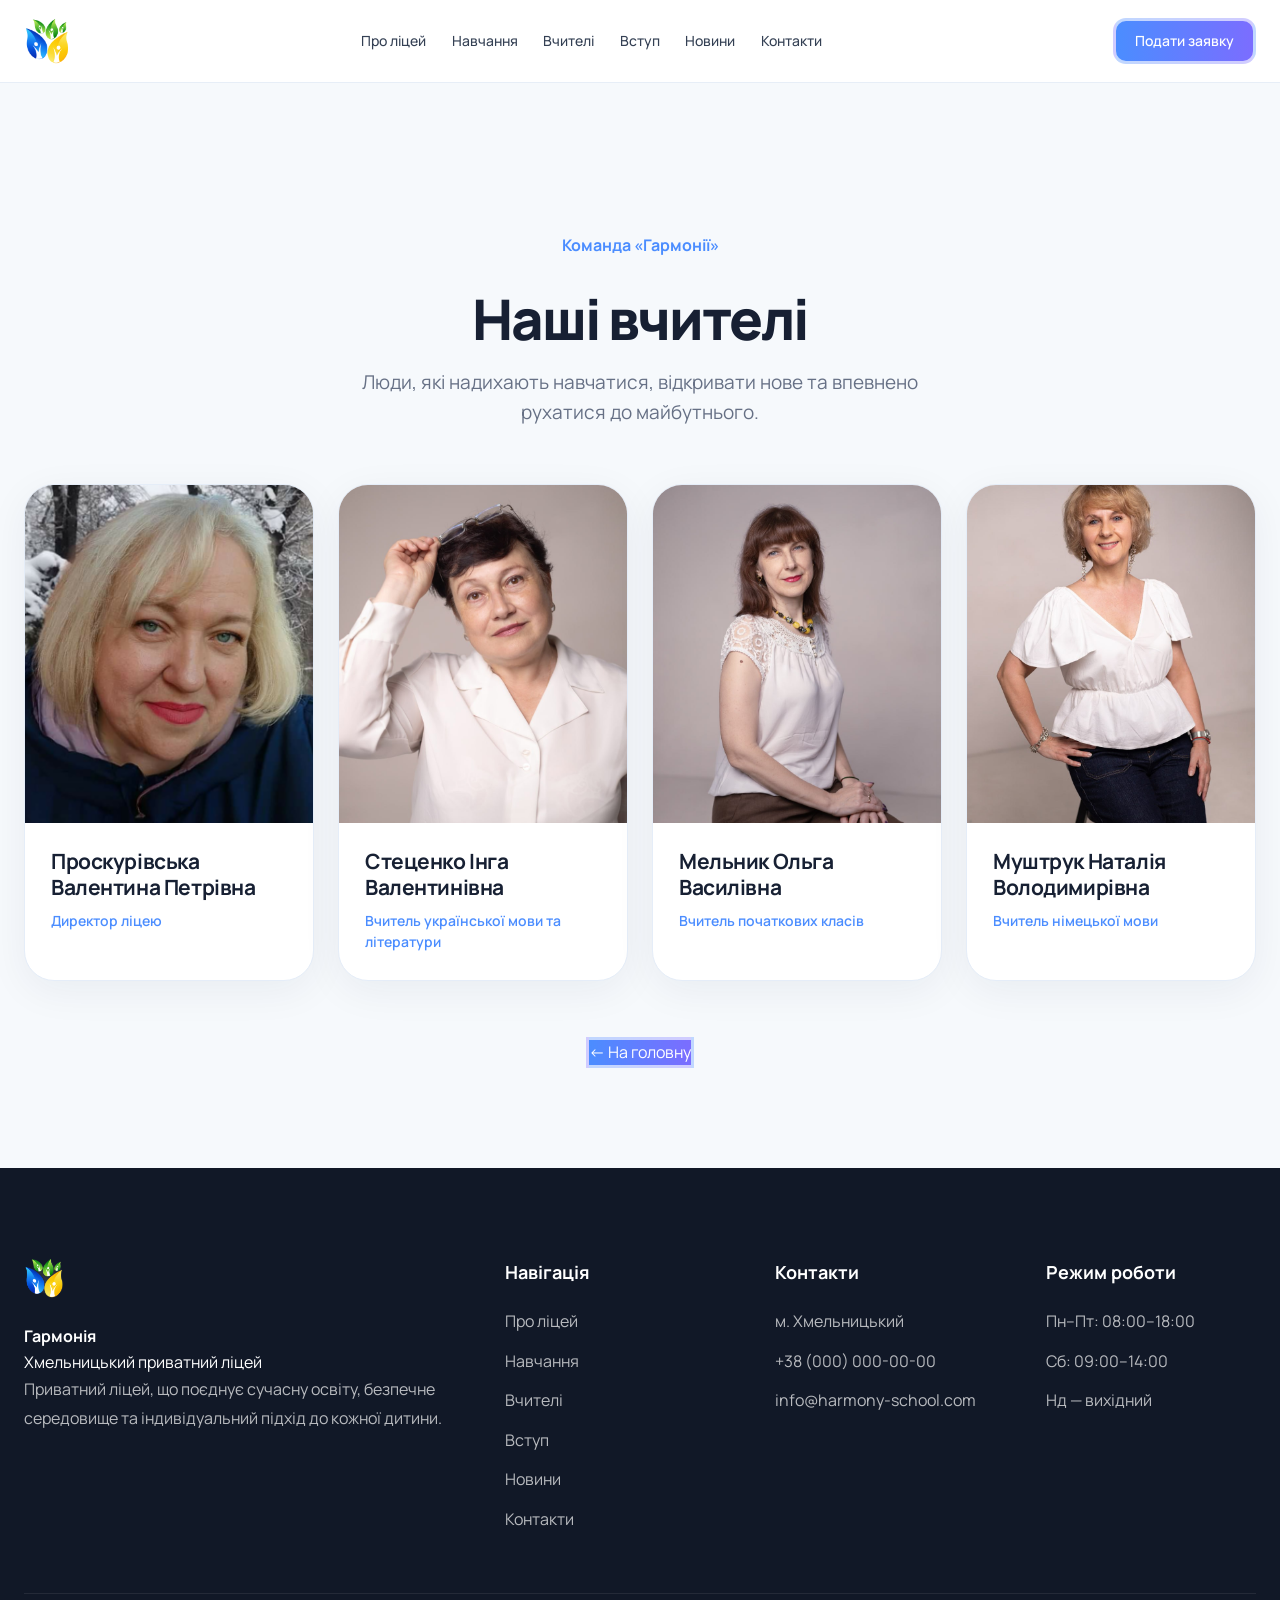
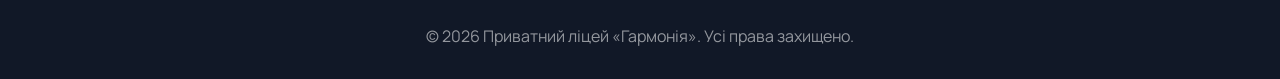
==== teachers.html @ a74387dc "teachers page" ====
<!DOCTYPE html>
<html lang="uk">

<head>
    <meta charset="UTF-8">
    <meta name="viewport" content="width=device-width, initial-scale=1.0">

    <title>Наші вчителі — ліцей «Гармонія»</title>

    <meta name="description" content="Познайомтеся з командою педагогів Хмельницького приватного ліцею «Гармонія».">
    <meta name="theme-color" content="#4B8DFF">

    <link rel="preconnect" href="https://fonts.googleapis.com">
    <link rel="preconnect" href="https://fonts.gstatic.com" crossorigin>

    <link href="https://fonts.googleapis.com/css2?family=Manrope:wght@400;500;600;700;800&display=swap" rel="stylesheet">

    <link rel="stylesheet" href="styles.css">

    <style>
        .all-teachers-page {
            padding-top: 150px;
            padding-bottom: 100px;
            min-height: 65vh;
        }

        .all-teachers-heading {
            margin-bottom: 56px;
        }

        .all-teachers-heading h1 {
            font-size: clamp(36px, 5vw, 56px);
            line-height: 1.15;
            font-weight: 800;
            letter-spacing: -0.04em;
            margin: 12px 0 16px;
        }

        .all-teachers-heading p {
            max-width: 620px;
            margin-left: auto;
            margin-right: auto;
        }

        .all-teachers-page .teachers-grid {
            display: grid;
            grid-template-columns: repeat(4, minmax(0, 1fr));
            gap: 24px;
            width: 100%;
        }

        .all-teachers-back {
            display: flex;
            justify-content: center;
            margin-top: 56px;
        }

        @media (max-width: 1000px) {
            .all-teachers-page .teachers-grid {
                grid-template-columns: repeat(2, minmax(0, 1fr));
            }
        }

        @media (max-width: 560px) {
            .all-teachers-page {
                padding-top: 115px;
                padding-bottom: 65px;
            }

            .all-teachers-heading {
                margin-bottom: 36px;
            }

            .all-teachers-page .teachers-grid {
                gap: 16px;
            }

            .all-teachers-back {
                margin-top: 40px;
            }
        }
    </style>
</head>

<body>

<!-- HEADER -->
<header class="site-header">
    <div class="site-header__inner">

        <a class="site-header__logo" href="index.html" aria-label="Головна сторінка">
            <img src="logo.png" alt="Гармонія">
        </a>

        <nav class="site-header__nav" aria-label="Головна навігація">
            <a href="index.html#why-us">Про ліцей</a>
            <a href="index.html#programs">Навчання</a>
            <a href="#all-teachers">Вчителі</a>
            <a href="index.html#admission">Вступ</a>
            <a href="index.html#news">Новини</a>
            <a href="index.html#contacts">Контакти</a>
        </nav>

        <a class="site-header__apply" href="index.html#admission">
            Подати заявку
        </a>

        <button
            class="site-header__menu-toggle"
            type="button"
            aria-label="Відкрити меню"
            aria-controls="site-mobile-menu"
            aria-expanded="false">
            <span></span>
            <span></span>
            <span></span>
        </button>

    </div>
</header>

<!-- ЗАТЕМНЕННЯ МОБІЛЬНОГО МЕНЮ -->
<div class="site-header__overlay"></div>

<!-- МОБІЛЬНЕ МЕНЮ -->
<aside
    class="site-mobile-menu"
    id="site-mobile-menu"
    aria-label="Мобільна навігація"
    aria-hidden="true"
    inert>

    <div class="site-mobile-menu__top">
        <span class="site-mobile-menu__label">Меню</span>

        <button
            class="site-mobile-menu__close"
            type="button"
            aria-label="Закрити меню">

            <svg width="24" height="24" viewBox="0 0 24 24" fill="none" aria-hidden="true">
                <path d="M6 6L18 18M18 6L6 18"
                    stroke="currentColor"
                    stroke-width="1.7"
                    stroke-linecap="round"/>
            </svg>

        </button>
    </div>

    <nav class="site-mobile-menu__nav" aria-label="Мобільна навігація">
        <a href="index.html#why-us">Про ліцей</a>
        <a href="index.html#programs">Навчання</a>
        <a href="#all-teachers">Вчителі</a>
        <a href="index.html#admission">Вступ</a>
        <a href="index.html#news">Новини</a>
        <a href="index.html#contacts">Контакти</a>
    </nav>

    <a class="site-mobile-menu__apply" href="index.html#admission">
        Подати заявку
        <span aria-hidden="true">↗</span>
    </a>

</aside>

<main>

    <!-- СТОРІНКА ВЧИТЕЛІВ -->
    <section class="section all-teachers-page" id="all-teachers">

        <div class="container">

            <div class="section-heading all-teachers-heading">

                <span>Команда «Гармонії»</span>

                <h1>Наші вчителі</h1>

                <p>
                    Люди, які надихають навчатися, відкривати нове
                    та впевнено рухатися до майбутнього.
                </p>

            </div>

            <div class="teachers-grid">

                <article class="teacher-card">

                    <div class="teacher-image">
                        <img
                            src="Teachers/teacher1.jpg"
                            alt="Проскурівська Валентина Петрівна"
                            loading="lazy">
                    </div>

                    <div class="teacher-info">
                        <h3>Проскурівська Валентина Петрівна</h3>
                        <p>Директор ліцею</p>
                    </div>

                </article>

                <article class="teacher-card">

                    <div class="teacher-image">
                        <img
                            src="Teachers/teacher2.jpg"
                            alt="Стеценко Інга Валентинівна"
                            loading="lazy">
                    </div>

                    <div class="teacher-info">
                        <h3>Стеценко Інга Валентинівна</h3>
                        <p>Вчитель української мови та літератури</p>
                    </div>

                </article>

                <article class="teacher-card">

                    <div class="teacher-image">
                        <img
                            src="Teachers/teacher3.jpg"
                            alt="Мельник Ольга Василівна"
                            loading="lazy">
                    </div>

                    <div class="teacher-info">
                        <h3>Мельник Ольга Василівна</h3>
                        <p>Вчитель початкових класів</p>
                    </div>

                </article>

                <article class="teacher-card">

                    <div class="teacher-image">
                        <img
                            src="Teachers/teacher4.jpg"
                            alt="Муштрук Наталія Володимирівна"
                            loading="lazy">
                    </div>

                    <div class="teacher-info">
                        <h3>Муштрук Наталія Володимирівна</h3>
                        <p>Вчитель німецької мови</p>
                    </div>

                </article>

            </div>

            <div class="all-teachers-back">
                <a href="index.html" class="button-outline">
                    ← На головну
                </a>
            </div>

        </div>

    </section>

</main>

<!-- FOOTER -->
<footer id="contacts">

    <div class="container footer-grid">

        <div>

            <a href="index.html" class="footer-logo">
                <img src="logo.png" alt="Гармонія">
            </a>

            <div>
                <strong>Гармонія</strong>
                <p>Хмельницький приватний ліцей</p>
            </div>

            <p class="footer-description">
                Приватний ліцей, що поєднує сучасну освіту,
                безпечне середовище та індивідуальний підхід
                до кожної дитини.
            </p>

        </div>

        <div>

            <h4>Навігація</h4>

            <ul>
                <li><a href="index.html#why-us">Про ліцей</a></li>
                <li><a href="index.html#programs">Навчання</a></li>
                <li><a href="#all-teachers">Вчителі</a></li>
                <li><a href="index.html#admission">Вступ</a></li>
                <li><a href="index.html#news">Новини</a></li>
                <li><a href="index.html#contacts">Контакти</a></li>
            </ul>

        </div>

        <div>

            <h4>Контакти</h4>

            <ul>
                <li>м. Хмельницький</li>
                <li>+38 (000) 000-00-00</li>
                <li>info@harmony-school.com</li>
            </ul>

        </div>

        <div>

            <h4>Режим роботи</h4>

            <ul>
                <li>Пн–Пт: 08:00–18:00</li>
                <li>Сб: 09:00–14:00</li>
                <li>Нд — вихідний</li>
            </ul>

        </div>

    </div>

    <div class="container footer-bottom">
        <p>
            © 2026 Приватний ліцей «Гармонія».
            Усі права захищено.
        </p>
    </div>

</footer>

<script src="app.js"></script>

</body>
</html>
---- styles.css ----
/* ===========================================================
   Harmony School
   Design System v1
=========================================================== */

:root{

--primary:#4B8DFF;
--primary-dark:#3575e6;

--text:#172033;
--text-light:#667085;

--background:#f6f9fc;

--surface:#ffffff;

--border:#e5edf8;

--radius:26px;

--shadow:
0 10px 40px rgba(18,38,63,.06);

--shadow-hover:
0 25px 60px rgba(30,64,175,.12);

--container:1240px;

--transition:.35s cubic-bezier(.2,.8,.2,1);

}

*{

margin:0;
padding:0;
box-sizing:border-box;

}

html{

scroll-behavior:smooth;

}

body{

font-family:"Manrope",sans-serif;

background:var(--background);

color:var(--text);

line-height:1.6;

-webkit-font-smoothing:antialiased;

}


}


}

img{

display:block;
width:100%;

}

a{

color:inherit;

text-decoration:none;

}

.container{

width:min(var(--container),calc(100% - 48px));

margin:auto;

}







/* ===========================================================
SECTIONS
=========================================================== */

.section{

padding:

110px

0;

}

.section.alt{

background:white;

}

.section-heading{

max-width:720px;

margin:auto;

text-align:center;

margin-bottom:70px;

}

.section-heading span{

display:inline-block;

margin-bottom:16px;

font-weight:700;

color:var(--primary);

}

.section-heading h2{

font-size:52px;

line-height:1.12;

margin-bottom:18px;

letter-spacing:-1px;

}

.section-heading p{

font-size:19px;

color:var(--text-light);

}

/* ===========================================================
FEATURES
=========================================================== */

.features-grid{

display:grid;

grid-template-columns:repeat(4,1fr);

gap:28px;

}

.feature-card{

background:var(--surface);

border:1px solid var(--border);

border-radius:28px;

padding:34px;

transition:var(--transition);

box-shadow:var(--shadow);

position:relative;

overflow:hidden;

}

.feature-card::before{

content:"";

position:absolute;

top:0;
left:0;

width:100%;

height:4px;

background:linear-gradient(90deg,#4B8DFF,#7B6DFF);

transform:scaleX(0);

transform-origin:left;

transition:.4s;

}

.feature-card:hover{

transform:translateY(-8px);

box-shadow:var(--shadow-hover);

}

.feature-card:hover::before{

transform:scaleX(1);

}

.feature-icon{

width:72px;

height:72px;

border-radius:22px;

display:grid;

place-items:center;

font-size:34px;

background:linear-gradient(135deg,#eef5ff,#dce9ff);

margin-bottom:28px;

}

.feature-card h3{

font-size:24px;

margin-bottom:14px;

}

.feature-card p{

color:var(--text-light);

}





/* ===========================================================
PROGRAMS
=========================================================== */

.program-grid{

display:grid;

grid-template-columns:repeat(3,1fr);

gap:26px;

}

.program-card{

background:white;

border-radius:30px;

border:1px solid var(--border);

padding:42px;

display:flex;

justify-content:space-between;

align-items:flex-end;

min-height:240px;

transition:var(--transition);

box-shadow:var(--shadow);

}

.program-card:hover{

transform:translateY(-8px);

box-shadow:var(--shadow-hover);

border-color:#cfe0ff;

}

.program-card small{

display:block;

margin-bottom:18px;

font-size:14px;

font-weight:700;

text-transform:uppercase;

letter-spacing:.08em;

color:var(--primary);

}

.program-card h3{

font-size:34px;

line-height:1.15;

}

.program-card span{

font-size:34px;

color:var(--primary);

}





/* ===========================================================
STATISTICS
=========================================================== */

.stats-grid{

display:grid;

grid-template-columns:repeat(4,1fr);

gap:24px;

}

.stats-grid div{

background:white;

border-radius:30px;

padding:42px;

text-align:center;

border:1px solid var(--border);

box-shadow:var(--shadow);

}

.stats-grid h3{

font-size:58px;

font-weight:800;

margin-bottom:10px;

background:linear-gradient(135deg,#4B8DFF,#7B6DFF);

-webkit-background-clip:text;

-webkit-text-fill-color:transparent;

}

.stats-grid p{

color:var(--text-light);

}





/* ===========================================================
TEACHERS
=========================================================== */

.teachers-section {
    overflow: hidden;
}

.teachers-grid {
    width: 100%;

    display: grid;
    grid-template-columns: repeat(4, minmax(0, 1fr));

    gap: 18px;
}

.teacher-card {
    min-width: 0;

    background: var(--surface);
    border: 1px solid var(--border);
    border-radius: 20px;

    overflow: hidden;

    box-shadow: 0 8px 30px rgba(18, 38, 63, .05);

    transition:
        transform .3s ease,
        box-shadow .3s ease;
}

.teacher-card:hover {
    transform: translateY(-4px);
    box-shadow: var(--shadow-hover);
}

.teacher-image {
    width: 100%;
    aspect-ratio: 1 / 1.08;

    overflow: hidden;
    background: #edf3fa;
}

.teacher-image img {
    width: 100%;
    height: 100%;

    display: block;

    object-fit: cover;

    transition: transform .45s ease;
}

.teacher-card:hover .teacher-image img {
    transform: scale(1.035);
}

.teacher-info {
    padding: 18px 18px 20px;
}

.teacher-info h3 {
    margin: 0;

    font-size: 17px;
    line-height: 1.3;
    letter-spacing: -0.02em;
}

.teacher-info p {
    margin: 7px 0 0;

    color: #74839a;

    font-size: 14px;
    line-height: 1.45;
}

.teachers-more {
    display: flex;
    justify-content: center;

    margin-top: 38px;
}


/* Кнопка "Всі вчителі" */
.teachers-more .button-outline {
    display: inline-flex;
    align-items: center;
    justify-content: center;
    gap: 12px;

    padding: 15px 28px;
    border: none;
    border-radius: 14px;

    background: linear-gradient(135deg, #4B8DFF, #6A7DFF);
    color: #fff;

    font-size: 16px;
    font-weight: 600;
    text-decoration: none;

    box-shadow: 0 6px 18px rgba(75, 141, 255, 0.2);
    transition: transform .25s ease, box-shadow .25s ease;
}

.teachers-more .button-outline:hover {
    transform: translateY(-2px);
    box-shadow: 0 9px 24px rgba(75, 141, 255, 0.3);
}

.teachers-more .button-arrow {
    color: #fff;
}

@media (max-width: 1000px) {
    .teachers-grid {
        grid-template-columns: repeat(4, minmax(0, 1fr));
        gap: 12px;
    }

    .teacher-info {
        padding: 12px;
    }

    .teacher-info h3 {
        font-size: 14px;
    }

    .teacher-info p {
        font-size: 12px;
    }
}

@media (max-width: 560px) {
    .teachers-grid {
        grid-template-columns: repeat(2, minmax(0, 1fr));
        gap: 14px;
    }

    .teacher-image {
        aspect-ratio: 1 / .95;
    }

}


/* ===========================================================
NEWS
=========================================================== */

.news-grid{

display:grid;

grid-template-columns:repeat(3,1fr);

gap:30px;

}

.news-card{

background:white;

border-radius:30px;

overflow:hidden;

border:1px solid var(--border);

transition:var(--transition);

box-shadow:var(--shadow);

}

.news-card:hover{

transform:translateY(-8px);

box-shadow:var(--shadow-hover);

}

.news-image{

aspect-ratio:16/10;

overflow:hidden;

}

.news-image img{

height:100%;

object-fit:cover;

transition:.6s;

}

.news-card:hover img{

transform:scale(1.08);

}

.news-content{

padding:28px;

}

.news-date{

display:inline-block;

margin-bottom:18px;

font-size:14px;

font-weight:700;

color:var(--primary);

}

.news-content h3{

font-size:24px;

line-height:1.3;

margin-bottom:16px;

}

.news-content p{

color:var(--text-light);

margin-bottom:22px;

}

.news-content a{

font-weight:700;

color:var(--primary);

}





/* ===========================================================
CTA
=========================================================== */

.cta{

padding:120px 0;

}

.cta-box{

background:linear-gradient(135deg,#4B8DFF,#6A7DFF);

border-radius:42px;

padding:70px;

display:flex;

justify-content:space-between;

align-items:center;

gap:50px;

color:white;

overflow:hidden;

position:relative;

}

.cta-box::after{

content:"";

position:absolute;

right:-140px;

top:-140px;

width:420px;

height:420px;

border-radius:50%;

background:rgba(255,255,255,.08);

}

.cta span{

font-weight:700;

opacity:.8;

}

.cta h2{

font-size:52px;

line-height:1.1;

margin:20px 0;

max-width:620px;

}

.cta p{

font-size:20px;

opacity:.9;

max-width:600px;

}

.cta .button{

background:white;

color:var(--primary);

}

.cta .button-outline{

border:1px solid rgba(255,255,255,.35);

background:transparent;

color:white;

}

.cta-buttons{

display:flex;

gap:18px;

flex-wrap:wrap;

}





/* ===========================================================
FOOTER
=========================================================== */

footer{

background:#111827;

color:white;

padding:90px 0 30px;

}

.footer-grid{

display:grid;

grid-template-columns:2fr 1fr 1fr 1fr;

gap:60px;

}

.footer-logo{

display:flex;

gap:18px;

align-items:center;

margin-bottom:26px;

}

.footer-description{

color:rgba(255,255,255,.7);

max-width:420px;

line-height:1.8;

}

footer h4{

margin-bottom:22px;

font-size:18px;

}

footer ul{

list-style:none;

display:flex;

flex-direction:column;

gap:14px;

}

footer li{

color:rgba(255,255,255,.7);

}

footer a:hover{

color:#8eb8ff;

}

.footer-bottom{

margin-top:60px;

padding-top:30px;

border-top:1px solid rgba(255,255,255,.08);

text-align:center;

color:rgba(255,255,255,.55);

}





/* ===========================================================
RESPONSIVE
=========================================================== */

@media (max-width:1100px){

.hero-grid,
.program-grid,
.features-grid,
.teachers-grid,
.news-grid,
.stats-grid{

grid-template-columns:1fr 1fr;

}

.footer-grid{

grid-template-columns:1fr 1fr;

}

.cta-box{

flex-direction:column;

align-items:flex-start;

}

}

@media (max-width:780px){

.container{

width:min(100% - 32px,1240px);

}

nav{

display:none;

}

.hero{

padding-top:30px;

}

.hero-grid{

grid-template-columns:1fr;

}

.hero-right{

grid-template-columns:1fr;

}

.hero-image{

grid-row:auto;

height:340px;

}

.quote{

grid-column:auto;

}

.hero h1{

font-size:46px;

}

.section{

padding:80px 0;

}

.section-heading h2{

font-size:38px;

}

.features-grid,
.program-grid,
.teachers-grid,
.news-grid,
.stats-grid,
.footer-grid{

grid-template-columns:1fr;

}

.cta{

padding:80px 0;

}

.cta-box{

padding:42px;

}

.cta h2{

font-size:38px;

}

}
/* ===========================================================
   HERO 2.0
=========================================================== */

.hero-v2 {
    position: relative;
    padding: 42px 0 90px;
    overflow: hidden;
}

.hero-v2 .container {
    position: relative;
    z-index: 2;
}

.hero-glow {
    position: absolute;
    border-radius: 50%;
    filter: blur(80px);
    pointer-events: none;
    opacity: .45;
}

.hero-glow-1 {
    width: 420px;
    height: 420px;
    background: #dceaff;
    top: 20px;
    right: -120px;
}

.hero-glow-2 {
    width: 300px;
    height: 300px;
    background: #e8e1ff;
    bottom: 0;
    left: -100px;
}


/* Main Bento */

.hero-bento {
    display: grid;
    grid-template-columns: 1.15fr .85fr .42fr;
    grid-template-rows: 340px 190px;
    gap: 18px;
}


/* Main text */

.hero-main {
    grid-row: span 2;
    background: #fff;
    border: 1px solid var(--border);
    border-radius: 34px;
    padding: 58px 54px;
    display: flex;
    flex-direction: column;
    justify-content: center;
    position: relative;
    overflow: hidden;
    box-shadow: var(--shadow);
}

.hero-main::after {
    content: "";
    position: absolute;
    width: 250px;
    height: 250px;
    right: -100px;
    bottom: -120px;
    border-radius: 50%;
    background: linear-gradient(
        135deg,
        rgba(75,141,255,.12),
        rgba(123,109,255,.08)
    );
}

.hero-eyebrow {
    display: inline-flex;
    align-items: center;
    gap: 9px;
    width: fit-content;
    color: var(--primary);
    font-size: 14px;
    font-weight: 700;
    margin-bottom: 28px;
}

.eyebrow-dot {
    width: 8px;
    height: 8px;
    border-radius: 50%;
    background: var(--primary);
    box-shadow: 0 0 0 5px rgba(75,141,255,.10);
}

.hero-main h1 {
    font-size: clamp(48px, 5vw, 72px);
    line-height: .98;
    letter-spacing: -3px;
    font-weight: 800;
    margin-bottom: 28px;
}

.hero-main h1 span {
    background: linear-gradient(
        135deg,
        #4b8dff,
        #7c6cff
    );
    -webkit-background-clip: text;
    -webkit-text-fill-color: transparent;
}

.hero-description {
    max-width: 590px;
    font-size: 18px;
    line-height: 1.65;
    color: var(--text-light);
    margin-bottom: 34px;
}

.hero-actions {
    display: flex;
    align-items: center;
    gap: 12px;
    flex-wrap: wrap;
}

.button-arrow {
    margin-left: 12px;
    font-size: 18px;
}

.instagram-button {
    height: 54px;
    padding: 0 22px;
    border: 1px solid var(--border);
    border-radius: 999px;
    background: #fff;
    display: inline-flex;
    align-items: center;
    gap: 10px;
    font-weight: 700;
    color: var(--text);
    transition: var(--transition);
}

.instagram-button:hover {
    transform: translateY(-3px);
    border-color: #c9d8ef;
    box-shadow: var(--shadow);
}


/* Hero media */

.hero-media {
    grid-column: 2 / 4;
    grid-row: 1;
    position: relative;
    border-radius: 34px;
    overflow: hidden;
    background: #dfe9f7;
    min-height: 340px;
    box-shadow: var(--shadow);
}

.hero-video {
    position: absolute;
    inset: 0;
    width: 100%;
    height: 100%;
    object-fit: cover;
}

.hero-media-overlay {
    position: absolute;
    inset: 0;
    background:
        linear-gradient(
            180deg,
            rgba(10,20,40,.02) 30%,
            rgba(10,20,40,.55) 100%
        );
    pointer-events: none;
}

.hero-media-label {
    position: absolute;
    top: 22px;
    left: 22px;
    padding: 10px 15px;
    border-radius: 999px;
    background: rgba(255,255,255,.88);
    backdrop-filter: blur(12px);
    display: flex;
    align-items: center;
    gap: 8px;
    font-size: 13px;
    font-weight: 700;
}

.live-dot {
    width: 7px;
    height: 7px;
    border-radius: 50%;
    background: #48c774;
    box-shadow: 0 0 0 4px rgba(72,199,116,.12);
}

.hero-media-caption {
    position: absolute;
    left: 28px;
    bottom: 25px;
    color: white;
    font-size: 26px;
    line-height: 1.1;
    font-weight: 800;
    letter-spacing: -.8px;
}


/* Mini cards */

.hero-mini-card {
    background: #fff;
    border: 1px solid var(--border);
    border-radius: 28px;
    padding: 28px;
    display: flex;
    flex-direction: column;
    justify-content: space-between;
    box-shadow: var(--shadow);
    transition: var(--transition);
}

.hero-mini-card:hover {
    transform: translateY(-5px);
    box-shadow: var(--shadow-hover);
}

.mini-label {
    color: #7a8799;
    font-size: 12px;
    font-weight: 700;
    text-transform: uppercase;
    letter-spacing: .08em;
}

.hero-mini-card strong {
    display: block;
    font-size: 42px;
    line-height: 1;
    letter-spacing: -2px;
    background: linear-gradient(
        135deg,
        #4b8dff,
        #776dff
    );
    -webkit-background-clip: text;
    -webkit-text-fill-color: transparent;
}

.hero-mini-card p {
    color: var(--text-light);
    font-size: 14px;
    margin: 0;
}


/* Philosophy */

.hero-philosophy {
    grid-column: 2 / 4;
    grid-row: 2;
    border-radius: 28px;
    padding: 26px 30px;
    background:
        linear-gradient(
            135deg,
            #eef5ff,
            #f7f4ff
        );
    border: 1px solid #e1eaff;
    display: flex;
    align-items: center;
    gap: 22px;
}

.philosophy-icon {
    width: 58px;
    height: 58px;
    flex: 0 0 58px;
    border-radius: 18px;
    background: linear-gradient(
        135deg,
        #4b8dff,
        #7b6dff
    );
    position: relative;
    overflow: hidden;
}

.philosophy-icon span:first-child {
    position: absolute;
    width: 40px;
    height: 40px;
    background: rgba(255,255,255,.75);
    border-radius: 50%;
    top: 9px;
    left: 9px;
}

.philosophy-icon span:last-child {
    position: absolute;
    width: 14px;
    height: 14px;
    background: #6d79ff;
    border-radius: 50%;
    top: 22px;
    left: 22px;
}

.hero-philosophy strong {
    display: block;
    font-size: 20px;
    line-height: 1.2;
    margin-top: 5px;
}


/* Hero responsive */

@media (max-width: 1050px) {

    .hero-bento {
        grid-template-columns: 1fr 1fr;
        grid-template-rows: auto 330px 180px;
    }

    .hero-main {
        grid-column: span 2;
        grid-row: 1;
        min-height: 460px;
    }

    .hero-media {
        grid-column: 1 / 3;
        grid-row: 2;
    }

    .hero-mini-card {
        grid-row: 3;
    }

    .hero-philosophy {
        grid-column: 2;
        grid-row: 3;
    }

}


@media (max-width: 700px) {

    .hero-v2 {
        padding: 20px 0 65px;
    }

    .hero-bento {
        display: flex;
        flex-direction: column;
    }

    .hero-main {
        min-height: auto;
        padding: 38px 28px;
        border-radius: 28px;
    }

    .hero-main h1 {
        font-size: 48px;
        letter-spacing: -2px;
    }

    .hero-description {
        font-size: 16px;
    }

    .hero-media {
        min-height: 400px;
        border-radius: 28px;
    }

    .hero-mini-card {
        min-height: 170px;
    }

    .hero-philosophy {
        min-height: 170px;
        border-radius: 28px;
    }

}
/* ===========================================================
   STATISTICS 2.0
=========================================================== */

.stats-section {
    background: #f6f9fc;
}

.stats-heading {
    margin-bottom: 42px;
}

.stats-grid {
    display: grid;
    grid-template-columns: repeat(3, 1fr);
    gap: 18px;
}

.stat-large {
    min-height: 260px;
    background: #fff;
    border: 1px solid var(--border);
    border-radius: 30px;
    padding: 34px;
    display: flex;
    flex-direction: column;
    justify-content: space-between;
    box-shadow: var(--shadow);
    transition: var(--transition);
}

.stat-large:hover {
    transform: translateY(-6px);
    box-shadow: var(--shadow-hover);
}

.stat-large > span {
    color: #9aa6b7;
    font-size: 13px;
    font-weight: 700;
}

.stat-large strong {
    font-size: clamp(50px, 6vw, 76px);
    line-height: 1;
    letter-spacing: -4px;
    background: linear-gradient(
        135deg,
        #4b8dff,
        #766cff
    );
    -webkit-background-clip: text;
    -webkit-text-fill-color: transparent;
}

.stat-large p {
    color: var(--text-light);
    font-size: 16px;
    max-width: 220px;
}

@media (max-width: 700px) {

    .stats-grid {
        grid-template-columns: 1fr;
    }

}
/* ===========================================================
   TEACHERS 2.0
=========================================================== */

.teachers-grid {
    display: grid;
    grid-template-columns: repeat(3, 1fr);
    gap: 20px;
}

.teacher-card {
    background: #fff;
    border: 1px solid var(--border);
    border-radius: 30px;
    overflow: hidden;
    box-shadow: var(--shadow);
    transition: var(--transition);
}

.teacher-card:hover {
    transform: translateY(-7px);
    box-shadow: var(--shadow-hover);
}

.teacher-image {
    aspect-ratio: 4 / 4.7;
    background: #edf3fb;
    overflow: hidden;
}

.teacher-image img {
    width: 100%;
    height: 100%;
    object-fit: cover;
    transition: .6s ease;
}

.teacher-card:hover .teacher-image img {
    transform: scale(1.035);
}

.teacher-info {
    padding: 25px 26px 28px;
}

.teacher-info h3 {
    font-size: 21px;
    line-height: 1.25;
    margin-bottom: 9px;
}

.teacher-info p {
    color: var(--primary);
    font-size: 14px;
    font-weight: 600;
    line-height: 1.5;
}

.teachers-more {
    display: flex;
    justify-content: center;
    margin-top: 42px;
}

@media (max-width: 800px) {

    .teachers-grid {
        grid-template-columns: 1fr;
    }

}

/* =========================================
   HOME HERO — перший екран
   ========================================= */

.home-hero {
    position: relative;
    isolation: isolate;
    width: 100%;
    padding: 38px 0 54px;
    overflow: hidden;
    background: #f6f9fc;
    color: #172033;
}

.home-hero,
.home-hero * {
    box-sizing: border-box;
}

.home-hero__container {
    width: min(1240px, calc(100% - 48px));
    margin-inline: auto;

    display: grid;
    grid-template-columns: minmax(0, 0.92fr) minmax(0, 1.08fr);
    align-items: stretch;
    gap: 28px;
}

/* Текстова частина */

.home-hero__content {
    min-width: 0;
    display: flex;
    flex-direction: column;
    align-items: flex-start;
    justify-content: center;

    padding: 34px 0 20px;
}

.home-hero__eyebrow {
    margin: 0 0 24px;
    padding: 0;

    color: #526782;
    font-size: 15px;
    font-weight: 500;
    line-height: 1.5;
    letter-spacing: 0;
}

.home-hero__title {
    max-width: 620px;
    margin: 0;
    padding: 0;

    color: #172033;
    font-size: clamp(42px, 4.5vw, 66px);
    font-weight: 650;
    line-height: 1.06;
    letter-spacing: -0.055em;
    overflow-wrap: normal;
}

.home-hero__title span {
    color: #4b8dff;
}

.home-hero__description {
    max-width: 430px;
    margin: 24px 0 0;
    padding: 0;

    color: #667085;
    font-size: 17px;
    font-weight: 400;
    line-height: 1.7;
}

/* Кнопки */

.home-hero__actions {
    display: flex;
    flex-wrap: wrap;
    align-items: center;
    gap: 12px;

    margin-top: 30px;
}

.home-hero__button,
.home-hero__instagram {
    min-height: 50px;
    padding: 0 21px;

    display: inline-flex;
    align-items: center;
    justify-content: center;
    gap: 9px;

    border-radius: 14px;
    font-family: inherit;
    font-size: 15px;
    font-weight: 550;
    line-height: 1.3;
    text-decoration: none;

    transition:
        background-color .2s ease,
        color .2s ease,
        border-color .2s ease,
        transform .2s ease;
}

.home-hero__button {
    border: 1px solid #4b8dff;
    background: #4b8dff;
    color: #ffffff;
}

.home-hero__button:hover {
    background: #3575e6;
    border-color: #3575e6;
    transform: translateY(-2px);
}


.home-hero__instagram {
    display: inline-flex;
    align-items: center;
    justify-content: center;
    gap: 10px;
    padding: 14px 20px;
    border: none;
    border-radius: 14px;
    background: linear-gradient(
        135deg,
        #833ab4 0%,
        #c13584 50%,
        #fd1d1d 100%
    );
    color: #ffffff;
    text-decoration: none;
    font-weight: 600;
    transition: transform 0.2s ease, box-shadow 0.2s ease;
}

.home-hero__instagram svg {
    width: 20px;
    height: 20px;
    color: #ffffff;
    stroke: #ffffff;
}

.home-hero__instagram:hover {
    transform: translateY(-2px);
    box-shadow: 0 6px 18px rgba(193, 53, 132, 0.28);
}

/* Дві плашки під кнопками */

.home-hero__facts {
    width: 100%;
    max-width: 460px;

    display: grid;
    grid-template-columns: repeat(2, minmax(0, 1fr));
    gap: 12px;

    margin-top: 34px;
}

.home-hero__fact {
    min-width: 0;
    min-height: 112px;
    padding: 19px 20px;

    display: flex;
    flex-direction: column;
    align-items: flex-start;
    justify-content: center;

    border: 1px solid #e3ebf5;
    border-radius: 18px;
    background: rgba(255, 255, 255, 0.88);
    box-shadow: 0 6px 24px rgba(28, 55, 90, 0.035);
}

.home-hero__fact-value {
    display: block;
    margin: 0;

    color: #172033;
    font-size: 34px;
    font-weight: 650;
    line-height: 1.1;
    letter-spacing: -0.045em;
}

.home-hero__fact-label {
    display: block;
    margin-top: 8px;

    color: #718096;
    font-size: 13px;
    font-weight: 400;
    line-height: 1.45;
}

/* Фото або відео */

.home-hero__media {
    position: relative;
    min-width: 0;
    min-height: 490px;
    align-self: stretch;

    overflow: hidden;
    isolation: isolate;

    border: 1px solid rgba(226, 234, 245, 0.8);
    border-radius: 28px;
    background: #e6edf6;
    box-shadow: 0 18px 55px rgba(26, 49, 83, 0.09);
}

.home-hero__video {
    position: absolute;
    inset: 0;

    display: block;
    width: 100%;
    height: 100%;

    object-fit: cover;
    object-position: center;

    background: #e6edf6;
}

.home-hero__media-caption {
    position: absolute;
    right: 18px;
    bottom: 18px;
    left: 18px;
    z-index: 1;

    padding: 15px 18px;

    border: 1px solid rgba(255, 255, 255, 0.3);
    border-radius: 15px;
    background: rgba(20, 32, 50, 0.34);
    color: #ffffff;

    font-size: 14px;
    font-weight: 500;
    line-height: 1.4;

    backdrop-filter: blur(12px);
    -webkit-backdrop-filter: blur(12px);
}

/* Планшети */

@media (max-width: 1000px) {
    .home-hero {
        padding-top: 28px;
        padding-bottom: 40px;
    }

    .home-hero__container {
        grid-template-columns: minmax(0, 1fr) minmax(0, 0.95fr);
        gap: 22px;
    }

    .home-hero__content {
        padding-top: 20px;
        padding-bottom: 10px;
    }

    .home-hero__title {
        font-size: clamp(40px, 5vw, 54px);
    }

    .home-hero__media {
        min-height: 440px;
    }

    .home-hero__fact {
        padding: 16px;
    }
}

/* Мобільні телефони */

@media (max-width: 700px) {
    .home-hero {
        padding: 18px 0 32px;
    }

    .home-hero__container {
        width: calc(100% - 32px);
        grid-template-columns: minmax(0, 1fr);
        gap: 22px;
    }

    .home-hero__content {
        padding: 18px 0 0;
    }

    .home-hero__eyebrow {
        margin-bottom: 18px;
        font-size: 14px;
    }

    .home-hero__title {
        max-width: 100%;
        font-size: clamp(39px, 10vw, 54px);
        line-height: 1.07;
        letter-spacing: -0.05em;
    }

    .home-hero__description {
        margin-top: 18px;
        font-size: 16px;
        line-height: 1.6;
    }

    .home-hero__actions {
        width: 100%;
        gap: 10px;
        margin-top: 24px;
    }

    .home-hero__button,
    .home-hero__instagram {
        min-height: 48px;
        padding: 0 15px;
        border-radius: 13px;
        font-size: 14px;
    }

    .home-hero__facts {
        max-width: none;
        gap: 10px;
        margin-top: 24px;
    }

    .home-hero__fact {
        min-height: 100px;
        padding: 15px;
        border-radius: 15px;
    }

    .home-hero__fact-value {
        font-size: 30px;
    }

    .home-hero__fact-label {
        font-size: 12px;
    }

    .home-hero__media {
        width: 100%;
        min-height: 0;
        aspect-ratio: 4 / 3;
        border-radius: 22px;
    }

    .home-hero__media-caption {
        right: 12px;
        bottom: 12px;
        left: 12px;
        padding: 12px 14px;
        border-radius: 12px;
    }
}

/* Дуже вузькі екрани */

@media (max-width: 380px) {
    .home-hero__container {
        width: calc(100% - 24px);
    }

    .home-hero__title {
        font-size: 36px;
    }

    .home-hero__actions {
        align-items: stretch;
        flex-direction: column;
    }

    .home-hero__button,
    .home-hero__instagram {
        width: 100%;
    }

    .home-hero__fact {
        padding: 12px;
    }

    .home-hero__fact-value {
        font-size: 27px;
    }
}
/* =========================================
   SITE HEADER — десктоп і мобільні пристрої
   ========================================= */

.site-header {
    position: sticky;
    top: 0;
    z-index: 1000;

    width: 100%;
    background: rgba(255, 255, 255, 0.92);
    border-bottom: 1px solid rgba(226, 234, 245, 0.8);

    backdrop-filter: blur(18px);
    -webkit-backdrop-filter: blur(18px);
}

.site-header,
.site-header *,
.site-mobile-menu,
.site-mobile-menu * {
    box-sizing: border-box;
}

.site-header__inner {
    width: min(1240px, calc(100% - 48px));
    min-height: 82px;
    margin-inline: auto;

    display: flex;
    align-items: center;
    justify-content: space-between;
    gap: 28px;
}

/* Логотип */

.site-header__logo {
    display: inline-flex;
    flex: 0 0 auto;
    align-items: center;

    padding: 8px 0;

    text-decoration: none;
}

.site-header__logo img {
    display: block;
    width: auto;
    height: 46px;
    max-width: 180px;
    object-fit: contain;
}

/* Десктопна навігація */

.site-header__nav {
    display: flex;
    align-items: center;
    justify-content: center;
    gap: clamp(14px, 2vw, 28px);

    min-width: 0;
}

.site-header__nav a {
    display: inline-flex;
    align-items: center;

    padding: 10px 0;

    color: #344054;
    font-size: 14px;
    font-weight: 500;
    line-height: 1.4;
    white-space: nowrap;
    text-decoration: none;

    transition: color .2s ease;
}

.site-header__nav a:hover {
    color: #3575e6;
}

/* Кнопка заявки на десктопі */

.site-header__apply,
.site-mobile-menu__apply {
    display: inline-flex;
    align-items: center;
    justify-content: center;
    gap: 12px;

    min-height: 46px;
    padding: 0 19px;

    border: 1px solid #4b8dff;
    border-radius: 13px;

    background: #4b8dff;
    color: #ffffff;

    font-size: 14px;
    font-weight: 550;
    line-height: 1.3;
    white-space: nowrap;
    text-decoration: none;

    transition:
        background-color .2s ease,
        transform .2s ease;
}

.site-header__apply:hover,
.site-mobile-menu__apply:hover {
    background: #3575e6;
    transform: translateY(-1px);
}

/* Гамбургер: прихований на десктопі */

.site-header__menu-toggle {
    display: none;
    flex: 0 0 44px;

    width: 44px;
    height: 44px;
    padding: 0;

    align-items: center;
    justify-content: center;
    flex-direction: column;
    gap: 5px;

    border: 1px solid #e3eaf4;
    border-radius: 13px;
    background: #ffffff;
    color: #172033;

    cursor: pointer;
}

.site-header__menu-toggle span {
    display: block;
    width: 19px;
    height: 2px;

    border-radius: 2px;
    background: currentColor;
}

/* Затемнення та blur позаду панелі */

.site-header__overlay {
    position: fixed;
    inset: 0;
    z-index: 1001;

    background: rgba(43, 94, 169, 0.22);

    backdrop-filter: blur(5px);
    -webkit-backdrop-filter: blur(5px);

    opacity: 0;
    visibility: hidden;
    pointer-events: none;

    transition:
        opacity .3s ease,
        visibility .3s ease;
}

/* Бічна панель мобільного меню */

.site-mobile-menu {
    position: fixed;
    top: 0;
    right: 0;
    bottom: 0;
    z-index: 1002;

    width: min(380px, 88vw);
    height: 100vh;
    height: 100dvh;

    padding: 26px 26px max(26px, env(safe-area-inset-bottom));

    display: flex;
    flex-direction: column;

    overflow-y: auto;
    overscroll-behavior: contain;

    background: #ffffff;
    box-shadow: -18px 0 55px rgba(22, 42, 73, 0.14);

    transform: translateX(105%);
    visibility: hidden;
    pointer-events: none;

    transition:
        transform .32s cubic-bezier(.2, .8, .2, 1),
        visibility .32s ease;
}

/* Верхня панель меню */

.site-mobile-menu__top {
    display: flex;
    align-items: center;
    justify-content: space-between;
    gap: 20px;
}

.site-mobile-menu__label {
    color: #172033;
    font-size: 19px;
    font-weight: 600;
}

.site-mobile-menu__close {
    flex: 0 0 44px;

    width: 44px;
    height: 44px;
    padding: 0;

    display: inline-flex;
    align-items: center;
    justify-content: center;

    border: 1px solid #e3eaf4;
    border-radius: 13px;
    background: #ffffff;
    color: #172033;

    cursor: pointer;
}

/* Пункти меню */

.site-mobile-menu__nav {
    display: flex;
    flex-direction: column;

    margin-top: 32px;
}

.site-mobile-menu__nav a {
    display: block;
    padding: 17px 0;

    border-bottom: 1px solid #e8eef6;

    color: #26364d;
    font-size: 18px;
    font-weight: 500;
    line-height: 1.4;
    text-decoration: none;

    transition: color .2s ease;
}

.site-mobile-menu__nav a:hover {
    color: #3575e6;
}

/* Кнопка внизу панелі */

.site-mobile-menu__apply {
    width: 100%;
    min-height: 52px;
    margin-top: auto;
    flex-shrink: 0;
}

/* Стан відкритого меню */

body.site-menu-open {
    overflow: hidden;
}

body.site-menu-open .site-header__overlay {
    opacity: 1;
    visibility: visible;
    pointer-events: auto;
}

body.site-menu-open .site-mobile-menu {
    transform: translateX(0);
    visibility: visible;
    pointer-events: auto;
}

/* Планшети й телефони */

@media (max-width: 1000px) {
    .site-header__inner {
        gap: 16px;
    }

    .site-header__nav {
        gap: 14px;
    }

    .site-header__nav a {
        font-size: 13px;
    }

    .site-header__apply {
        padding-inline: 14px;
    }
}

@media (max-width: 820px) {
    .site-header__inner {
        width: calc(100% - 32px);
        min-height: 70px;
    }

    .site-header__logo img {
        height: 42px;
        max-width: 165px;
    }

    .site-header__nav,
    .site-header__apply {
        display: none;
    }

    .site-header__menu-toggle {
        display: inline-flex;
    }
}

/* Анімацію прибираємо для тих, хто її вимкнув у системі */

@media (prefers-reduced-motion: reduce) {
    .site-header *,
    .site-header__overlay,
    .site-mobile-menu {
        transition: none !important;
    }
}
.stats-section {
    padding-top: 110px;
    padding-bottom: 110px;
}

.stats-heading {
    text-align: center;
    max-width: 700px;
    margin: 0 auto 48px;
}

.stats-grid {
    width: 100%;

    display: grid;
    grid-template-columns: repeat(3, 1fr);
    gap: 20px;
}

.stat-large {
    min-height: 230px;

    padding: 42px 28px;

    display: flex;
    flex-direction: column;
    align-items: center;
    justify-content: center;

    text-align: center;

    background: var(--surface);
    border: 1px solid var(--border);
    border-radius: var(--radius);

    box-shadow: var(--shadow);
}

.stat-large strong {
    display: block;

    font-size: clamp(48px, 5vw, 72px);
    line-height: 1;
    letter-spacing: -0.05em;

    color: var(--text);
}

.stat-large p {
    max-width: 220px;
    margin: 18px auto 0;

    color: var(--text-light);
    font-size: 16px;
    line-height: 1.5;
}
@media (max-width: 768px) {

    .stats-grid {
        grid-template-columns: 1fr;
    }

    .stat-large {
        min-height: 190px;
    }
}

/* FIX: 4 вчителі в одному рядку */
.teachers-section .teachers-grid {
    display: grid !important;
    grid-template-columns: repeat(4, minmax(0, 1fr)) !important;
    gap: 24px;
    width: 100%;
}

@media (max-width: 560px) {
    .teachers-section .teachers-grid {
        grid-template-columns: repeat(2, minmax(0, 1fr)) !important;
    }
}


/* ===========================================================
   ЄДИНИЙ СТИЛЬ КНОПОК
=========================================================== */

.button,
.button-outline,
.site-header__apply,
.home-hero__button,
.teachers-more .button-outline {
    background: linear-gradient(90deg, #4B8DFF, #7B6DFF);
    color: #fff;
    border: 3px solid rgba(255, 255, 255, 0.65);
    text-decoration: none;
    transition: transform .25s ease, box-shadow .25s ease;
}

.button:hover,
.button-outline:hover,
.site-header__apply:hover,
.home-hero__button:hover,
.teachers-more .button-outline:hover {
    transform: translateY(-2px);
    box-shadow: 0 7px 20px rgba(75, 110, 255, .25);
}

/* Instagram — фірмовий градієнт */
.home-hero__instagram {
    background: linear-gradient(135deg, #833ab4 0%, #c13584 50%, #fd1d1d 100%);
    color: #fff;
    border: 3px solid rgba(255, 255, 255, 0.693);
}

.home-hero__instagram svg {
    color: #fff;
    stroke: #fff;
}

/* ===========================================================
   CTA — ОСОБЛИВІ КНОПКИ
=========================================================== */

.cta .cta-buttons .button {
    background: #fff;
    color: #4B8DFF;
    border: 3px solid rgba(255, 255, 255, 0.1);
    box-shadow: none;
}

.cta .cta-buttons .button-outline {
    background: transparent;
    color: #fff;
    border: 3px solid #fff;
    box-shadow: none;
}

.cta .cta-buttons .button:hover {
    background: #f3f6ff;
    color: #4B8DFF;
}

.cta .cta-buttons .button-outline:hover {
    background: rgba(255, 255, 255, .12);
    color: #fff;
}


/* Логотип у футері */
.footer-logo {
    display: inline-flex;
    align-items: center;
    width: fit-content;
    max-width: 180px;
}

.footer-logo img {
    display: block;
    width: 40px;
    max-width: 100%;
    height: auto;
    object-fit: contain;
}


/* CTA BUTTONS — фінальне оформлення */

.cta .cta-buttons {
    display: flex;
    align-items: center;
    justify-content: center;
    gap: 16px;
    flex-wrap: wrap;
}

.cta .cta-buttons a.button,
.cta .cta-buttons a.button-outline {
    display: inline-flex !important;
    align-items: center;
    justify-content: center;

    min-height: 52px;
    padding: 13px 22px !important;

    border-radius: 14px !important;
    box-sizing: border-box;

    font-family: inherit;
    font-size: 16px !important;
    font-weight: 600;
    line-height: 1.2;

    text-decoration: none;
    white-space: nowrap;

    transition: all .25s ease;
}

/* Подати заявку — біла кнопка */
.cta .cta-buttons a.button {
    background: #fff !important;
    color: #4B8DFF !important;
    border: 3px solid rgba(255, 255, 255, .1) !important;
}

/* Зв'язатися — прозора кнопка */
.cta .cta-buttons a.button-outline {
    background: transparent !important;
    color: #fff !important;
    border: 3px solid #fff !important;
}

.cta .cta-buttons a.button:hover {
    background: #f3f6ff !important;
    transform: translateY(-2px);
}

.cta .cta-buttons a.button-outline:hover {
    background: rgba(255, 255, 255, .12) !important;
    transform: translateY(-2px);
}

@media (max-width: 600px) {
    .cta .cta-buttons {
        justify-content: flex-start;
    }

    .cta .cta-buttons a.button,
    .cta .cta-buttons a.button-outline {
        width: 100%;
    }
}


/* ===========================================================
   CONTACT MODAL
=========================================================== */

.contact-modal {
    position: fixed;
    inset: 0;
    z-index: 10000;
    display: flex;
    align-items: center;
    justify-content: center;
    padding: 20px;
    visibility: hidden;
    pointer-events: none;
    transition: visibility 0s linear .3s;
}

.contact-modal.is-open {
    visibility: visible;
    pointer-events: auto;
    transition-delay: 0s;
}

.contact-modal__backdrop {
    position: absolute;
    inset: 0;
}

.contact-modal__backdrop::before,
.contact-modal__backdrop::after {
    position: absolute;
    inset: 0;
    content: "";
    opacity: 0;
    pointer-events: none;
    transition: opacity .3s ease;
}

.contact-modal__backdrop::before {
    -webkit-backdrop-filter: blur(10px);
    backdrop-filter: blur(10px);
}

.contact-modal__backdrop::after {
    background: rgba(8, 24, 62, 0.72);
}

.contact-modal.is-open .contact-modal__backdrop::before,
.contact-modal.is-open .contact-modal__backdrop::after {
    opacity: 1;
}

.contact-modal__dialog {
    position: relative;
    z-index: 1;
    width: 100%;
    max-width: 480px;
    max-height: calc(100vh - 40px);
    overflow-y: auto;
    padding: 42px;
    background: #fff;
    border: 1px solid rgba(255,255,255,.7);
    border-radius: 26px;
    box-shadow: 0 24px 80px rgba(5, 20, 55, .25);
    opacity: 0;
    transform: translateY(18px) scale(.98);
    transition: opacity .3s ease, transform .3s ease;
}

.contact-modal.is-open .contact-modal__dialog {
    opacity: 1;
    transform: translateY(0) scale(1);
}

.contact-modal__close {
    position: absolute;
    top: 17px;
    right: 19px;
    width: 38px;
    height: 38px;
    border: 0;
    border-radius: 50%;
    background: #f1f4fa;
    color: #52617a;
    font-size: 27px;
    line-height: 1;
    cursor: pointer;
    transition: background .2s ease, color .2s ease;
}

.contact-modal__close:hover {
    background: #e7edfa;
    color: #315fd0;
}

.contact-modal__eyebrow {
    margin-bottom: 12px;
    color: #6485e9;
    font-size: 13px;
    font-weight: 700;
    letter-spacing: .04em;
}

.contact-modal__dialog h2 {
    margin: 0 35px 12px 0;
    color: #17233b;
    font-size: 30px;
    line-height: 1.2;
    letter-spacing: -.03em;
}

.contact-modal__description {
    margin: 0 0 28px;
    color: #74839a;
    font-size: 15px;
    line-height: 1.6;
}

.contact-modal__dialog form {
    display: flex;
    flex-direction: column;
    gap: 10px;
}

.contact-modal__dialog form label {
    margin-top: 8px;
    color: #34425a;
    font-size: 14px;
    font-weight: 600;
}

.contact-modal__dialog form input {
    width: 100%;
    min-height: 52px;
    padding: 0 16px;
    border: 1px solid #dce3ef;
    border-radius: 12px;
    outline: none;
    background: #f9faff;
    color: #17233b;
    font: inherit;
    font-size: 15px;
    box-sizing: border-box;
    transition: border-color .2s ease, box-shadow .2s ease;
}

.contact-modal__dialog form input:focus {
    border-color: #6485e9;
    box-shadow: 0 0 0 3px rgba(100, 133, 233, .12);
}

.contact-modal__submit {
    display: flex;
    align-items: center;
    justify-content: center;
    min-height: 54px;
    margin-top: 16px;
    padding: 12px 22px;
    border: 3px solid rgba(255,255,255,.1);
    border-radius: 14px;
    background: linear-gradient(90deg, #4B8DFF, #7B6DFF);
    color: #fff;
    font: inherit;
    font-size: 16px;
    font-weight: 600;
    cursor: pointer;
    transition: transform .2s ease, box-shadow .2s ease;
}

.contact-modal__submit:hover {
    transform: translateY(-2px);
    box-shadow: 0 7px 20px rgba(75, 110, 255, .25);
}

.contact-modal__submit:disabled {
    opacity: .65;
    cursor: wait;
    transform: none;
}

.contact-modal__error {
    min-height: 18px;
    margin: 2px 0 0;
    color: #d63e50;
    font-size: 13px;
    line-height: 1.4;
}

.contact-modal__success {
    padding: 24px 0 12px;
    text-align: center;
    animation: contactSuccessIn .45s ease both;
}

.contact-modal__success[hidden] {
    display: none;
}

.contact-modal__check {
    display: flex;
    align-items: center;
    justify-content: center;
    width: 76px;
    height: 76px;
    margin: 0 auto 24px;
    border-radius: 50%;
    background: #e9f8ef;
}

.contact-modal__check svg {
    width: 48px;
    height: 48px;
    fill: none;
    stroke: #26ae65;
    stroke-width: 4;
    stroke-linecap: round;
    stroke-linejoin: round;
    stroke-dasharray: 60;
    stroke-dashoffset: 60;
    animation: contactCheckDraw .65s .15s ease forwards;
}

.contact-modal__success h2 {
    margin: 0 0 12px;
}

.contact-modal__success p {
    margin: 0;
    color: #74839a;
    font-size: 15px;
    line-height: 1.6;
}

@keyframes contactCheckDraw {
    to { stroke-dashoffset: 0; }
}

@keyframes contactSuccessIn {
    from { opacity: 0; transform: translateY(10px); }
    to { opacity: 1; transform: translateY(0); }
}

body.contact-modal-open {
    overflow: hidden;
}

@media (max-width: 520px) {
    .contact-modal {
        padding: 14px;
    }

    .contact-modal__dialog {
        padding: 34px 24px 28px;
        border-radius: 22px;
    }

    .contact-modal__dialog h2 {
        font-size: 26px;
    }
}
.cta .cta-buttons .button-outline {
    position: relative;
    display: inline-flex;
    align-items: center;
    justify-content: center;
    box-sizing: border-box;
    cursor: pointer;
    pointer-events: auto;
    z-index: 1;
}

.cta .cta-buttons .button-outline::before,
.cta .cta-buttons .button-outline::after {
    pointer-events: none;
}
.contact-modal__close {
    display: flex;
    align-items: center;
    justify-content: center;
    line-height: 1;
    padding: 0;
}

.contact-modal__close::first-line {
    line-height: 1;
}

/* Плавна навігація */
html {
    scroll-behavior: smooth;
    scroll-padding-top: 0 !important;
}

/* Відступ безпосередньо перед заголовками */
#why-us,
#programs,
#teachers,
#admission,
#news {
    scroll-margin-top: 130px !important;
}

/* Футер */
#contacts {
    scroll-margin-top: 130px !important;
}
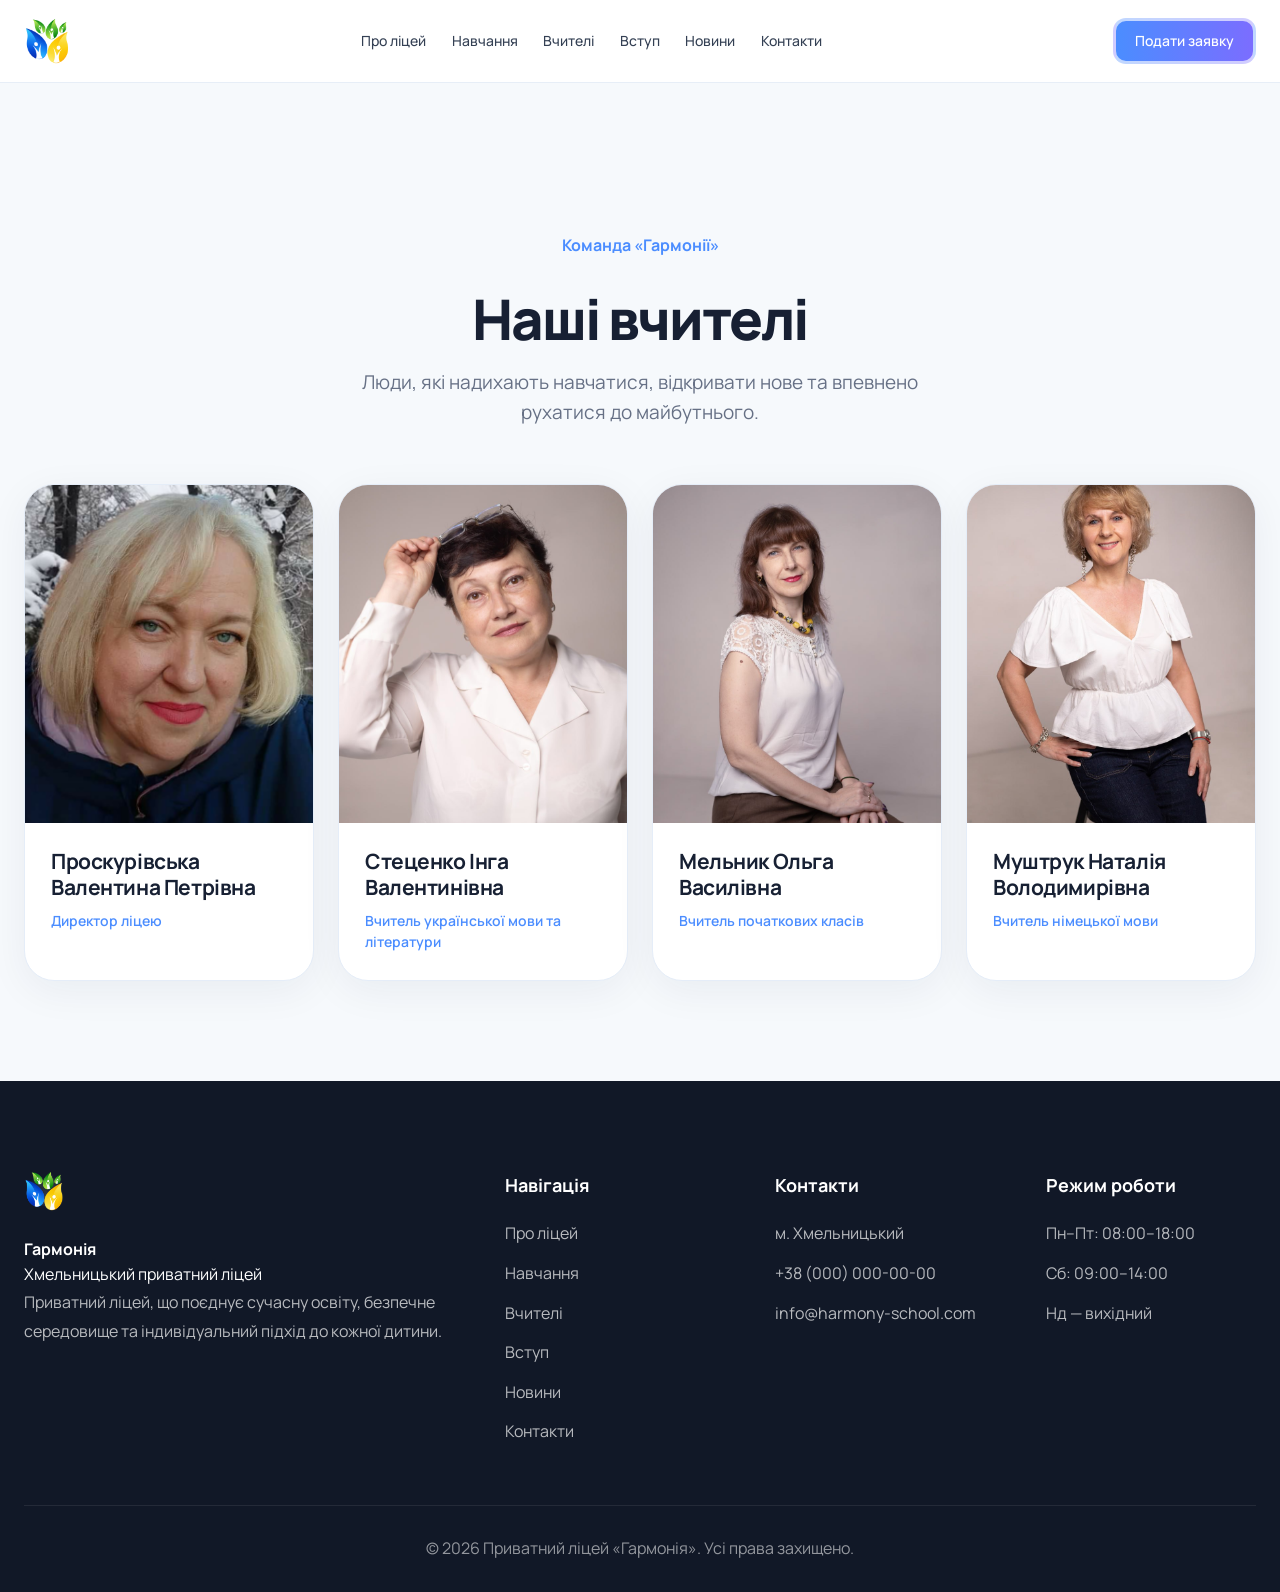
==== commit 1f6e9b25: "Update teachers.html" ====
--- a/teachers.html
+++ b/teachers.html
@@ -253,11 +253,7 @@
 
             </div>
 
-            <div class="all-teachers-back">
-                <a href="index.html" class="button-outline">
-                    ← На головну
-                </a>
-            </div>
+            
 
         </div>
 
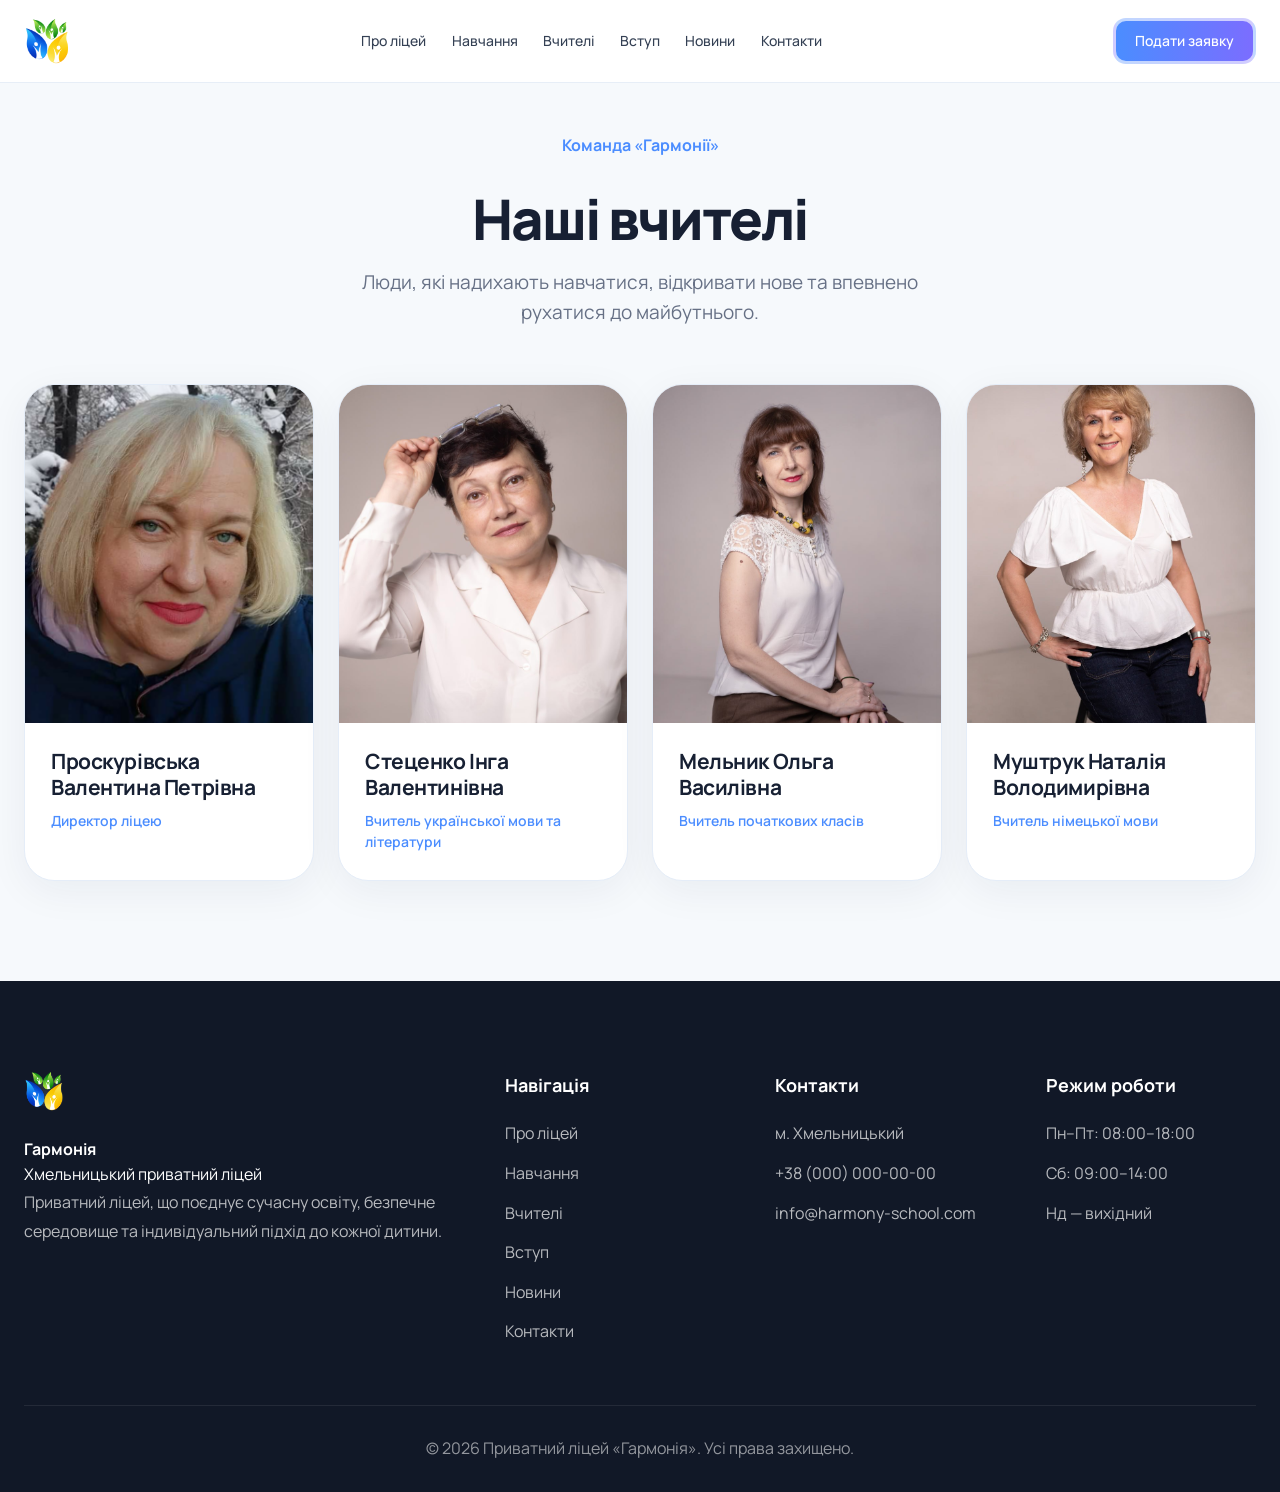
==== commit 3ee0b752: "Update teachers.html" ====
--- a/teachers.html
+++ b/teachers.html
@@ -20,7 +20,7 @@
 
     <style>
         .all-teachers-page {
-            padding-top: 150px;
+            padding-top: 50px;
             padding-bottom: 100px;
             min-height: 65vh;
         }
